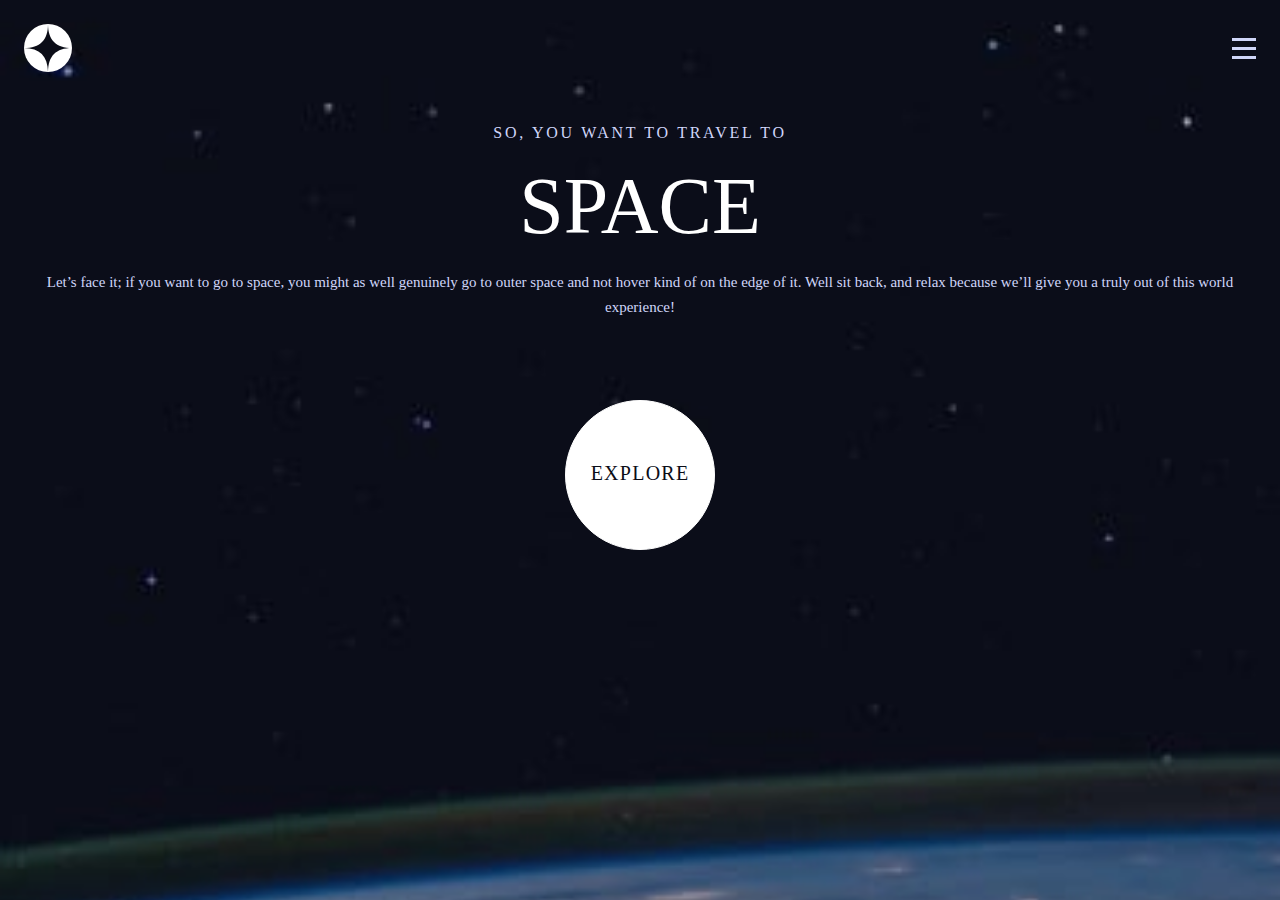
==== codes/index.html @ c07b7068 "Space Tourism" ====
<!DOCTYPE html>
<html lang="en">
<head>
  <meta charset="UTF-8">
  <meta name="viewport" content="width=device-width, initial-scale=1.0">

  <link rel="stylesheet" href="main.css">
  <link rel="icon" type="image/png" sizes="32x32" href="./assets/favicon-32x32.png">
  
  <title>Frontend Mentor | Space tourism website</title>
</head>
<body>
  <nav>
    <div class="nav_ctn">
      <div>
        <img src="assets/shared/logo.svg" alt="">        
      </div>

      <div class="secondary_nav">
        <img src="assets/shared/icon-hamburger.svg" alt="">
  
        <div class="dropdown">
          <div>
            <img src="assets/shared/icon-close.svg" alt="">
          </div>
          <div>
            <a href="#"><span>00</span>HOME</a>
            <a href="#"><span>01</span>DESTINATION</a>
            <a href="#"><span>02</span>CREW</a>
            <a href="#"><span>03</span>TECHNOLOGY</a>
          </div>

        </div>
      </div>
    </div>
  </nav>

  <section class="main_content">
    <div class="question">
      SO, YOU WANT TO TRAVEL TO
    </div>
    <div class="space_ctn">
      SPACE
    </div>
    <div class="details">
      Let’s face it; if you want to go to space, you might as well genuinely go to 
      outer space and not hover kind of on the edge of it. Well sit back, and relax 
      because we’ll give you a truly out of this world experience!
    </div>
  </section>

  <section>
    <div class="explore">
      <p>EXPLORE</p>
    </div>
  </section>

  <script src="index.js"></script>
</body>
</html>
---- codes/main.css ----
:root {
    --barlow-font: "barlow";
    --barlow-condensed-font: "barlow condensed";
    --bellefair-font: "bellefair";
}

* {
    font-family: "barlow";
    margin: 0;
    padding: 0;
    box-sizing: border-box;
}

body {
    background: url("assets/home/background-home-mobile.jpg");
    background-color: #ccc;
    background-position: center;
    background-size: cover;
    background-repeat: no-repeat;
    background-attachment: fixed;
    height: 667px;
    padding: 0px 24px;
} 

nav {
    /* border: 1px solid red; */
    padding: 24px 0px;
}

.nav_ctn {
    /* border: 1px solid red; */
    display: flex;
    justify-content: space-between;
    align-items: center;
}

.dropdown {
    display: none;
    position: fixed;
    background-color: #ffffff;
    width: 100%;
    height: 100%;
    left: 0;
    top: 0;
}

.main_content {
    color: #D0D6F9;
    text-align: center;
    /* border: 1px solid white; */
    margin-top: 24px;
    height: 276px;
}

.question {
    font-family: var(--barlow-condensed-font);
    letter-spacing: 2.7px;
    font-size: 16px;
}

.space_ctn {
    color: #ffffff;
    /* border: 1px solid white; */
    font-family: var(--bellefair-font);
    font-size: 80px;
    line-height: 100px;
    padding: 14px 0px;
    /* height: 100px; */
}

.details {
    font-family: var(--barlow-font);
    font-size: 15px;
    line-height: 25px;
}

.explore {
    color: #0B0D17;
    border: 1px solid white;
    font-family: var(--bellefair-font);
    font-size: 20px;
    letter-spacing: 1.25px;
    width: 150px;
    height: 150px;
    margin: auto;
    background-color: #ffffff;
    display: flex;
    justify-content: center;
    align-items: center;
    border-radius: 50%;
}

.explore p {
    padding-bottom: 3px;
}
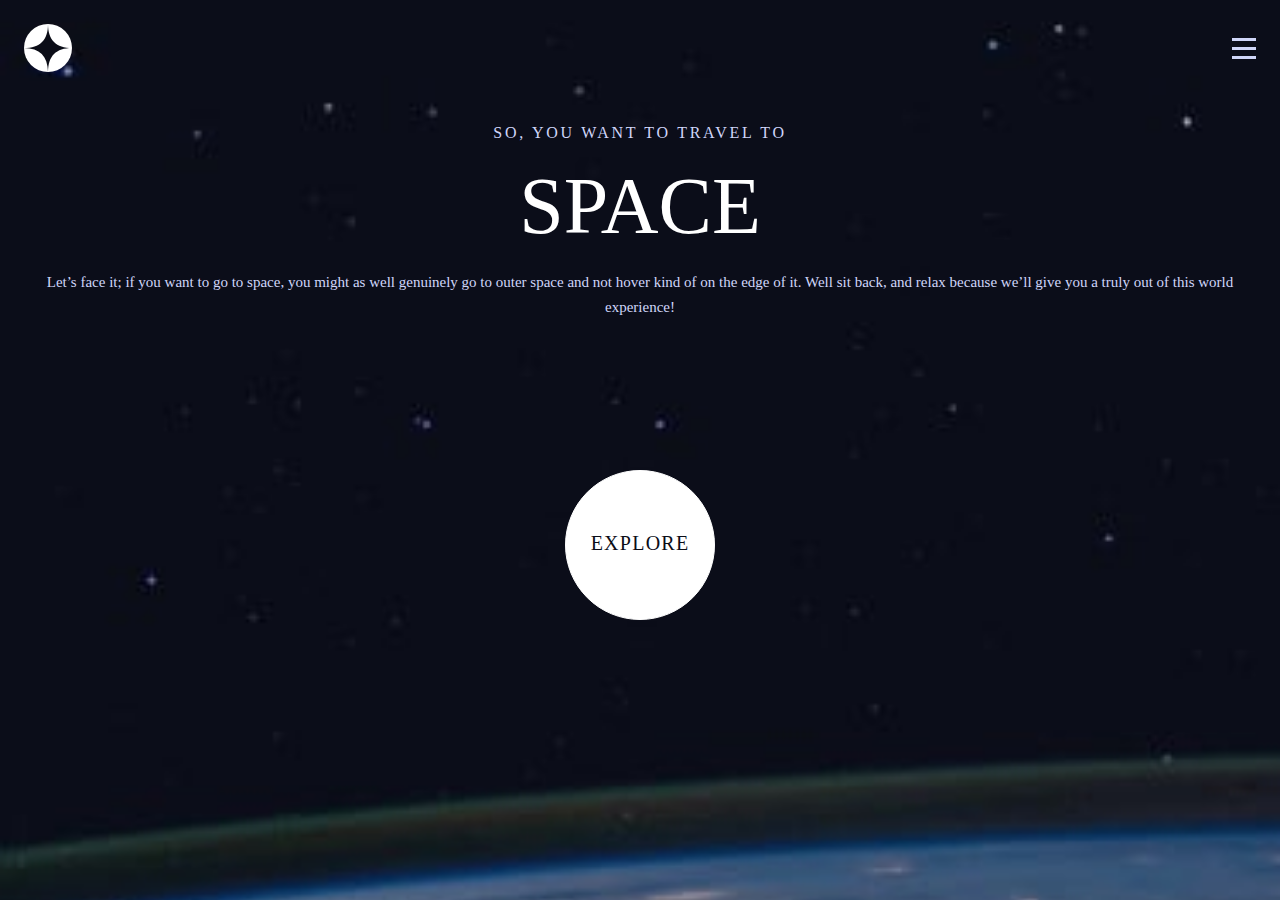
==== commit e1efbd7a: "Home" ====
--- a/codes/index.html
+++ b/codes/index.html
@@ -17,13 +17,13 @@
       </div>
 
       <div class="secondary_nav">
-        <img src="assets/shared/icon-hamburger.svg" alt="">
+        <img id="open" src="assets/shared/icon-hamburger.svg" alt="">
   
-        <div class="dropdown">
-          <div>
-            <img src="assets/shared/icon-close.svg" alt="">
+        <div id="dropdown_ctn" class="dropdown">
+          <div class="close_nav">
+            <img id="close" src="assets/shared/icon-close.svg" alt="">
           </div>
-          <div>
+          <div class="nav_items">
             <a href="#"><span>00</span>HOME</a>
             <a href="#"><span>01</span>DESTINATION</a>
             <a href="#"><span>02</span>CREW</a>
--- a/codes/main.css
+++ b/codes/main.css
@@ -18,7 +18,7 @@
     background-size: cover;
     background-repeat: no-repeat;
     background-attachment: fixed;
-    height: 667px;
+    /* height: 667px; */
     padding: 0px 24px;
 } 
 
@@ -37,11 +37,42 @@
 .dropdown {
     display: none;
     position: fixed;
-    background-color: #ffffff;
-    width: 100%;
+    /* background-color: rgb(255, 255, 255); */
+    width: 67.7%;
     height: 100%;
-    left: 0;
+    right: 0;
     top: 0;
+    backdrop-filter: blur(40px);
+    padding: 24px;
+}
+
+.close_nav {
+    /* border: 1px solid #ffffff; */
+    margin-bottom: 70px;
+    text-align: right;
+    margin-top: 13px;
+}
+
+.nav_items {
+    /* border: 1px solid black; */
+    /* display: flex;
+    flex-direction: column; */
+    display: grid;
+}
+
+.nav_items a {
+    margin-bottom: 30px;
+    text-decoration: none;
+    font-family: var(--barlow-condensed-font);
+    color: #ffffff;
+    letter-spacing: 2.7px;
+}
+
+.nav_items a span {
+    /* border: 1px solid black; */
+    font-weight: bold;
+    margin-right: 15px;
+    letter-spacing: 1.5px;
 }
 
 .main_content {
@@ -75,11 +106,7 @@
 }
 
 .explore {
-    color: #0B0D17;
     border: 1px solid white;
-    font-family: var(--bellefair-font);
-    font-size: 20px;
-    letter-spacing: 1.25px;
     width: 150px;
     height: 150px;
     margin: auto;
@@ -88,8 +115,15 @@
     justify-content: center;
     align-items: center;
     border-radius: 50%;
+    font-weight: 500;
+    margin-top: 70px;
 }
 
 .explore p {
     padding-bottom: 3px;
-}+    font-family: var(--bellefair-font);
+    font-size: 20px;
+    letter-spacing: 1.25px;
+    color: #0B0D17;
+}
+
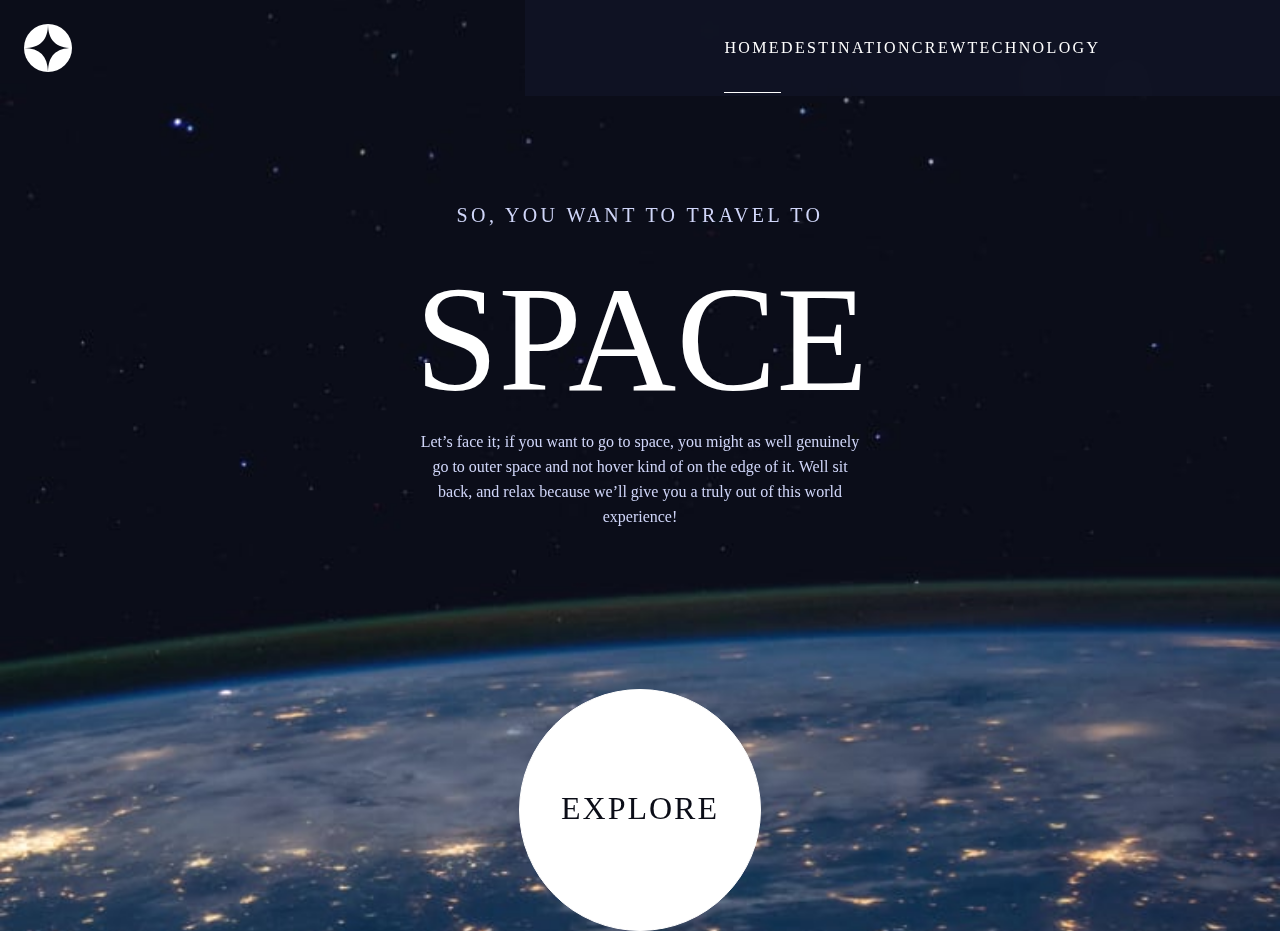
==== commit cc321a74: "Home" ====
--- a/codes/index.html
+++ b/codes/index.html
@@ -9,6 +9,31 @@
   
   <title>Frontend Mentor | Space tourism website</title>
 </head>
+<style>
+  body {
+    background: url("assets/home/background-home-mobile.jpg");
+    background-color: #ccc;
+    background-position: center;
+    background-size: cover;
+    background-repeat: no-repeat;
+    background-attachment: fixed;
+  }
+
+  @media screen and (min-width: 768px) {
+    body {
+        background: url("assets/home/background-home-tablet.jpg");
+        background-color: #ccc;
+        background-position: center;
+        background-size: cover;
+        background-repeat: no-repeat;
+        background-attachment: fixed;
+    }
+
+    .home {
+      border-bottom: 1px solid #ffffff;
+    }
+  }
+</style>
 <body>
   <nav>
     <div class="nav_ctn">
@@ -24,10 +49,10 @@
             <img id="close" src="assets/shared/icon-close.svg" alt="">
           </div>
           <div class="nav_items">
-            <a href="#"><span>00</span>HOME</a>
-            <a href="#"><span>01</span>DESTINATION</a>
-            <a href="#"><span>02</span>CREW</a>
-            <a href="#"><span>03</span>TECHNOLOGY</a>
+            <a class="home" href="/codes/index.html"><span>00</span>HOME</a>
+            <a class="destination" href="/codes/destination-moon.html"><span>01</span>DESTINATION</a>
+            <a class="crew" href="#"><span>02</span>CREW</a>
+            <a class="technology" href="#"><span>03</span>TECHNOLOGY</a>
           </div>
 
         </div>
--- a/codes/main.css
+++ b/codes/main.css
@@ -12,12 +12,6 @@
 }
 
 body {
-    background: url("assets/home/background-home-mobile.jpg");
-    background-color: #ccc;
-    background-position: center;
-    background-size: cover;
-    background-repeat: no-repeat;
-    background-attachment: fixed;
     /* height: 667px; */
     padding: 0px 24px;
 } 
@@ -35,15 +29,16 @@
 }
 
 .dropdown {
-    display: none;
+    /* display: none; */
     position: fixed;
     /* background-color: rgb(255, 255, 255); */
     width: 67.7%;
     height: 100%;
-    right: 0;
+    right: -100%;
     top: 0;
     backdrop-filter: blur(40px);
     padding: 24px;
+    transition: .5s ease-in-out;
 }
 
 .close_nav {
@@ -127,3 +122,87 @@
     color: #0B0D17;
 }
 
+@media screen and (min-width: 768px) {
+    .dropdown {
+        /* border: 1px solid yellow; */
+        display: flex;
+        justify-content: space-evenly;
+        align-items: center;
+        right: 0;
+        width: 59%;
+        height: 96px;
+        /* height: auto; */
+        top: 0;
+        /* padding: 35px; */
+        transition: none;
+        backdrop-filter: brightness(1.4) blur(15px);
+    }
+
+    #open, .close_nav {
+        display: none;
+    }
+
+    .nav_items {
+        display: flex;
+        justify-content: space-between;
+        align-items: center;
+        /* border: 1px solid white; */
+        width: 356px;
+        padding: 0px;
+        margin: 0px;
+    }
+
+    .nav_items span {
+        display: none;
+    }
+
+    .nav_items a {
+        /* border: 1px solid greenyellow; */
+        margin-bottom: 0;
+        letter-spacing: 2.36px;
+        padding: 35px 0px;
+    }
+
+    .nav_items a:hover {
+        border-bottom: 1px solid #ffffff;
+    }
+
+    .nav_items a.active {
+        border-bottom: 1px solid #ffffff;
+    }
+
+    .main_content {
+        /* border: 1px solid white; */
+        width: 450px;
+        height: auto;
+        margin: auto;
+        margin-top: 104px;
+        margin-bottom: 160px;
+    }
+
+    .question {
+        letter-spacing: 3.38px;
+        font-size: 20px;
+        margin-bottom: 48px;
+    }
+
+    .space_ctn {
+        font-size: 150px;
+        margin-bottom: 26px;
+    }
+
+    .details {
+        font-size: 16px;
+        margin-bottom: 4px;
+    }
+
+    .explore {
+        width: 242px;
+        height: 242px;
+    }
+
+    .explore p {
+        letter-spacing: 2px;
+        font-size: 32px;
+    }
+}